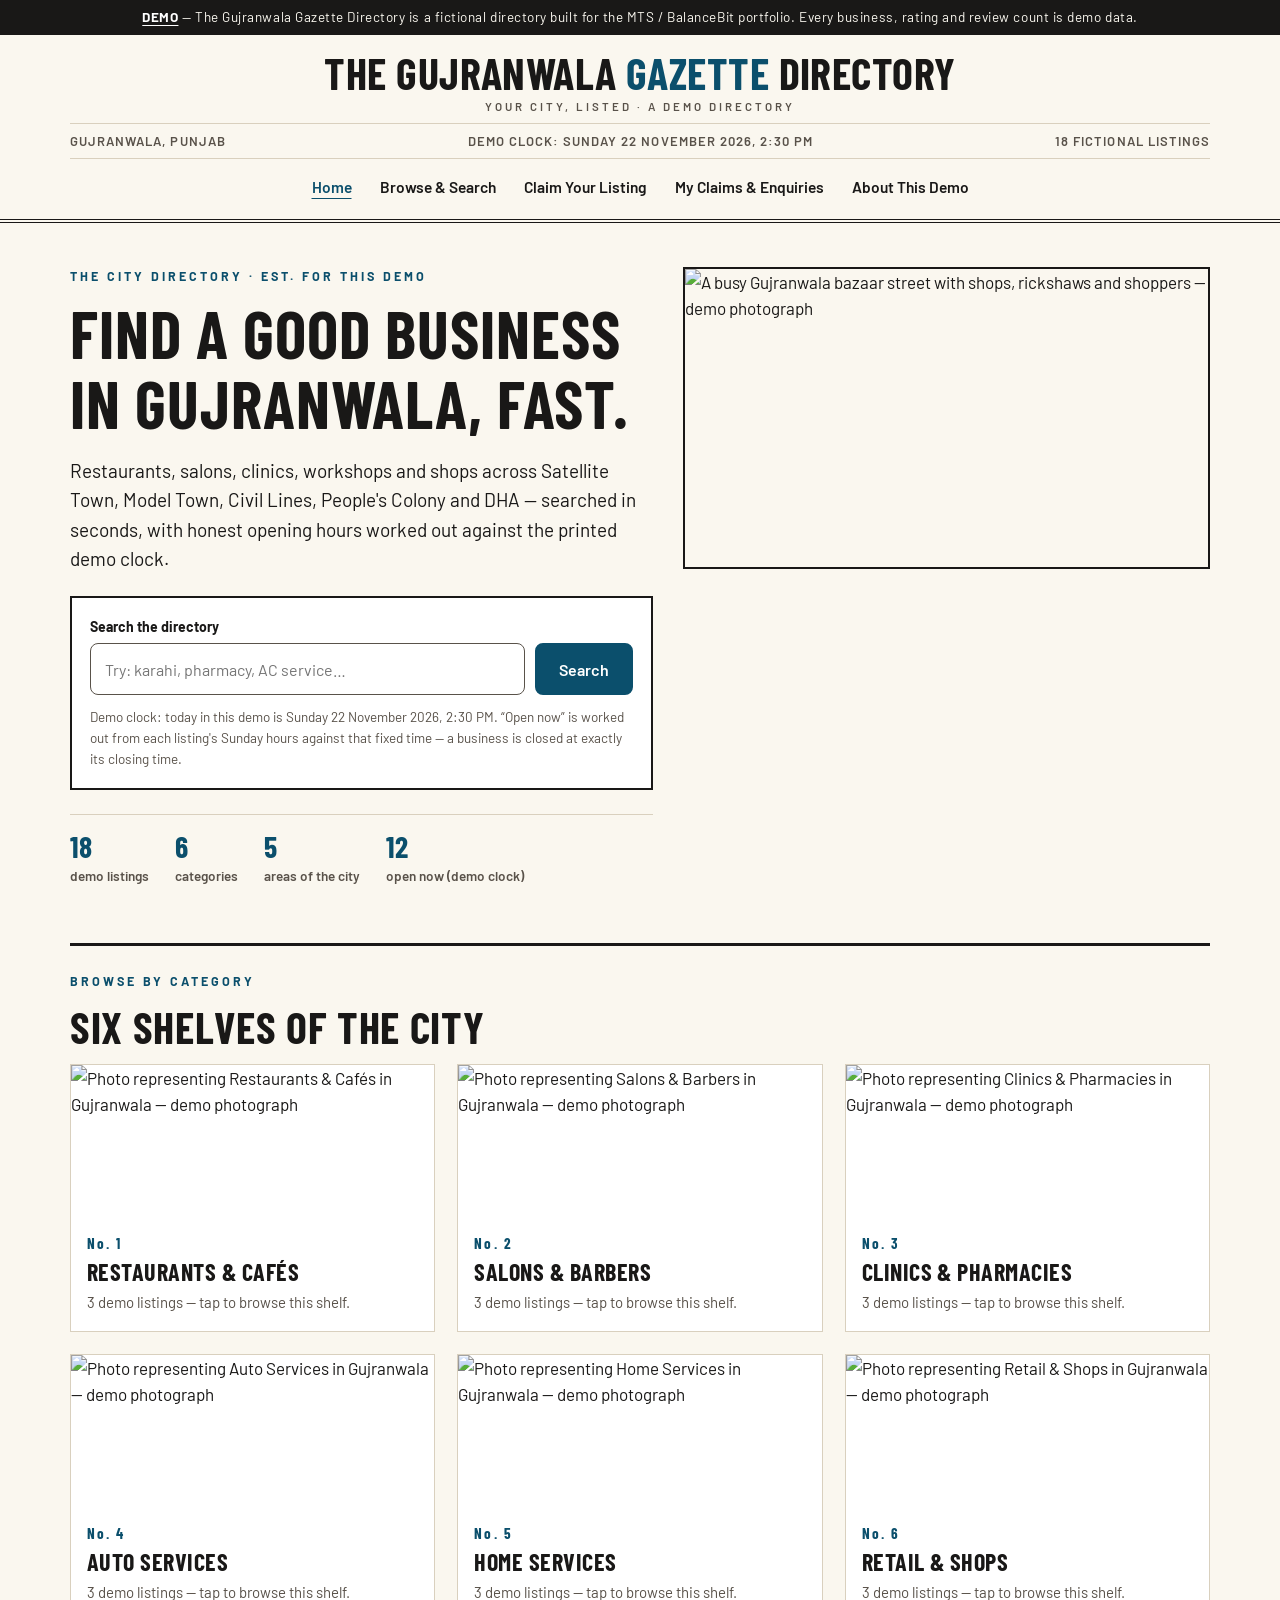
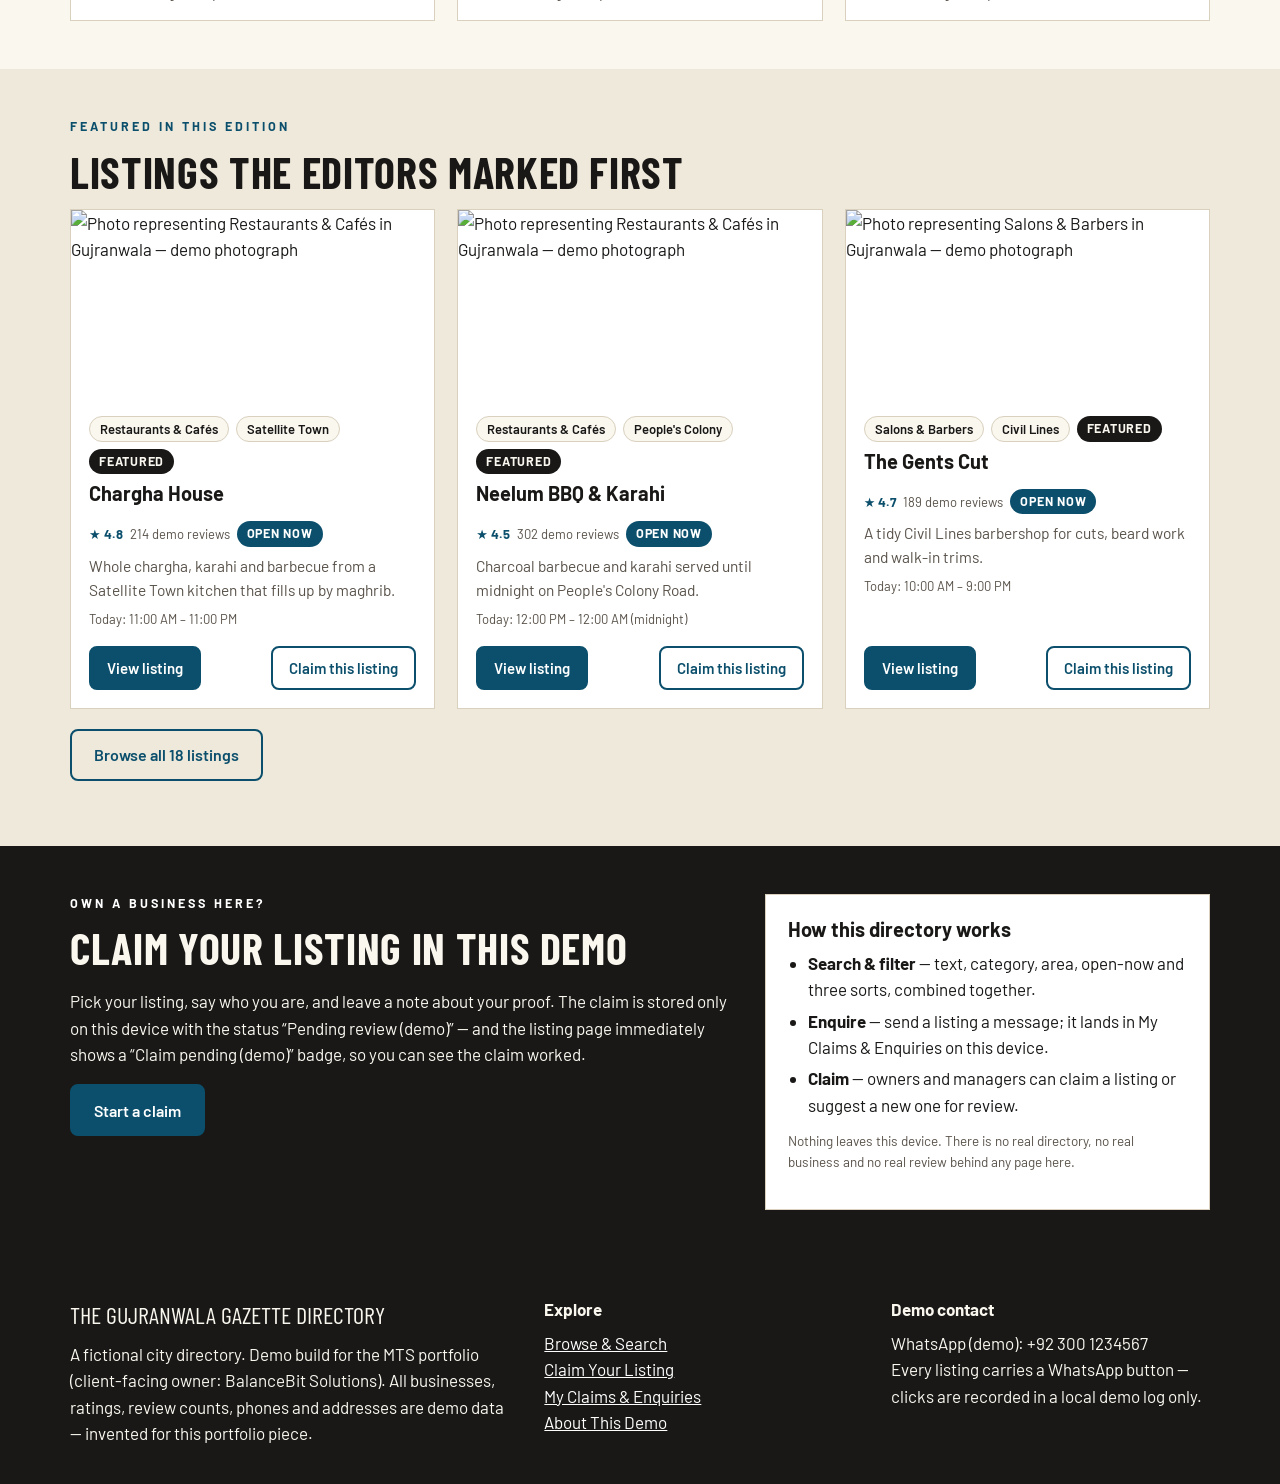
==== index.html @ 7ad53799 "Queue #11: Gujranwala Gazette Directory demo — 6 pages, 18 fictional listings, claim/enquiry flows, " ====
<!DOCTYPE html>
<html lang="en">
<head>
<meta charset="utf-8">
<meta name="viewport" content="width=device-width, initial-scale=1">
<title>Gujranwala Gazette Directory — Find Local Businesses (Demo)</title>
<meta name="description" content="DEMO portfolio directory for a fictional Gujranwala city guide: 18 fictional businesses across 6 categories and 5 areas, with search, open-now filters, listing enquiries and claim-your-listing.">
<link rel="icon" href="assets/favicon.svg" type="image/svg+xml">
<link rel="preconnect" href="https://fonts.googleapis.com">
<link rel="preconnect" href="https://fonts.gstatic.com" crossorigin>
<link href="https://fonts.googleapis.com/css2?family=Barlow+Condensed:wght@600;700&family=Barlow:wght@400;600;700&display=swap" rel="stylesheet">
<link rel="stylesheet" href="css/style.css">
</head>
<body>
<a class="skip" href="#main">Skip to content</a>
<div class="demo-bar"><strong>DEMO</strong> — The Gujranwala Gazette Directory is a fictional directory built for the MTS / BalanceBit portfolio. Every business, rating and review count is demo data.</div>
<header class="site"><div class="wrap">
  <div class="mast"><a class="logo" href="index.html">The Gujranwala <em>Gazette</em> Directory<small>Your city, listed · A demo directory</small></a></div>
  <div class="dateline"><span>Gujranwala, Punjab</span><span>Demo clock: <span data-clock></span></span><span>18 fictional listings</span></div>
  <nav class="main" aria-label="Main">
    <a href="index.html" aria-current="page">Home</a>
    <a href="browse.html">Browse &amp; Search</a>
    <a href="claim.html">Claim Your Listing</a>
    <a href="mine.html" data-nav-mine>My Claims &amp; Enquiries</a>
    <a href="about.html">About This Demo</a>
  </nav>
</div></header>
<main id="main">
  <section class="hero"><div class="wrap">
    <div class="hero-grid">
      <div>
        <p class="eyebrow">The city directory · Est. for this demo</p>
        <h1>Find a good business in Gujranwala, fast.</h1>
        <p class="lede">Restaurants, salons, clinics, workshops and shops across Satellite Town, Model Town, Civil Lines, People's Colony and DHA — searched in seconds, with honest opening hours worked out against the printed demo clock.</p>
        <form class="searchbox" action="browse.html" method="get">
          <div class="searchrow">
            <div><label class="flabel" for="hq">Search the directory</label>
            <input type="text" id="hq" name="q" placeholder="Try: karahi, pharmacy, AC service…" autocomplete="off"></div>
            <button class="btn" type="submit" style="align-self:end">Search</button>
          </div>
          <p class="note" style="margin:0">Demo clock: today in this demo is <span data-clock></span>. “Open now” is worked out from each listing's Sunday hours against that fixed time — a business is closed at exactly its closing time.</p>
        </form>
        <div class="hero-stats">
          <div><strong>18</strong><span>demo listings</span></div>
          <div><strong>6</strong><span>categories</span></div>
          <div><strong>5</strong><span>areas of the city</span></div>
          <div><strong data-open-count>–</strong><span>open now (demo clock)</span></div>
        </div>
      </div>
      <div class="hero-frame"><img class="hero-img" src="assets/hero.jpg" alt="A busy Gujranwala bazaar street with shops, rickshaws and shoppers — demo photograph"></div>
    </div>
  </div></section>

  <section class="band"><div class="wrap">
    <hr class="rule">
    <p class="eyebrow" style="margin-top:26px">Browse by category</p>
    <h2>Six shelves of the city</h2>
    <div class="grid" data-categories></div>
  </div></section>

  <section class="band tint"><div class="wrap">
    <p class="eyebrow">Featured in this edition</p>
    <h2>Listings the editors marked first</h2>
    <div class="grid" data-featured></div>
    <p style="margin-top:20px"><a class="btn ghost" href="browse.html">Browse all 18 listings</a></p>
  </div></section>

  <section class="band dark"><div class="wrap cols">
    <div>
      <p class="eyebrow">Own a business here?</p>
      <h2>Claim your listing in this demo</h2>
      <p>Pick your listing, say who you are, and leave a note about your proof. The claim is stored only on this device with the status “Pending review (demo)” — and the listing page immediately shows a “Claim pending (demo)” badge, so you can see the claim worked.</p>
      <p><a class="btn" href="claim.html">Start a claim</a></p>
    </div>
    <div class="panel" style="color:var(--ink)">
      <h3>How this directory works</h3>
      <ul>
        <li><strong>Search &amp; filter</strong> — text, category, area, open-now and three sorts, combined together.</li>
        <li><strong>Enquire</strong> — send a listing a message; it lands in My Claims &amp; Enquiries on this device.</li>
        <li><strong>Claim</strong> — owners and managers can claim a listing or suggest a new one for review.</li>
      </ul>
      <p class="note">Nothing leaves this device. There is no real directory, no real business and no real review behind any page here.</p>
    </div>
  </div></section>
</main>
<footer class="site"><div class="wrap cols">
  <div><p style="font-family:var(--cond);font-size:24px;margin:0 0 8px;text-transform:uppercase">The Gujranwala Gazette Directory</p>
  <p style="margin:0">A fictional city directory. Demo build for the MTS portfolio (client-facing owner: BalanceBit Solutions). All businesses, ratings, review counts, phones and addresses are demo data — invented for this portfolio piece.</p></div>
  <div><p style="font-weight:700;margin:0 0 8px">Explore</p>
  <p style="margin:0"><a href="browse.html">Browse &amp; Search</a><br><a href="claim.html">Claim Your Listing</a><br><a href="mine.html">My Claims &amp; Enquiries</a><br><a href="about.html">About This Demo</a></p></div>
  <div><p style="font-weight:700;margin:0 0 8px">Demo contact</p>
  <p style="margin:0">WhatsApp (demo): +92 300 1234567<br>Every listing carries a WhatsApp button — clicks are recorded in a local demo log only.</p></div>
</div></footer>
<script src="js/logic.js"></script>
<script src="js/site.js"></script>
<script>
  document.querySelector("[data-open-count]").textContent = DirLogic.LISTINGS.filter(function (b) { return DirLogic.isOpenNow(b); }).length;
  document.querySelector("[data-categories]").innerHTML = DirLogic.CATEGORIES.map(function (c, i) {
    var n = DirLogic.LISTINGS.filter(function (b) { return b.category === c.id; }).length;
    return '<a class="cat-tile" href="browse.html?category=' + c.id + '"><img src="' + c.img + '" alt="Photo representing ' + c.label + ' in Gujranwala — demo photograph" loading="lazy">' +
      '<span class="tile-body" style="display:block"><span class="tile-num">No. ' + (i + 1) + '</span><h3>' + c.label + '</h3><p>' + n + ' demo listings — tap to browse this shelf.</p></span></a>';
  }).join("");
  document.querySelector("[data-featured]").innerHTML = DirLogic.LISTINGS.filter(function (b) { return b.featured; }).slice(0, 3).map(function (b) { return DIR.cardHTML(b); }).join("");
</script>
<noscript><p class="wrap" style="padding:16px 20px">This demo directory needs JavaScript to render listings. The full catalogue of 18 fictional businesses is generated in your browser; no data is sent anywhere.</p></noscript>
</body>
</html>
---- css/style.css ----
/* Gujranwala Gazette Directory — "Clean Local, Gazette register".
   Tokens: newsprint paper #FAF7EF · black ink #191817 · civic teal-blue accent #0B4F6C ·
   band #EFE9DB · card #FFFFFF · muted #59524A · line #D9D0BE · error #B3261E (only extra hue). */
:root{
  --paper:#FAF7EF; --ink:#191817; --accent:#0B4F6C; --accent-dark:#083C53; --band:#EFE9DB;
  --muted:#59524A; --line:#D9D0BE; --err:#B3261E; --card:#FFFFFF;
  --cond:"Barlow Condensed",Arial,sans-serif; --sans:"Barlow",system-ui,sans-serif;
}
*{box-sizing:border-box}
html{scroll-behavior:smooth}
body{margin:0;background:var(--paper);color:var(--ink);font-family:var(--sans);font-size:17px;line-height:1.55}
img{max-width:100%;display:block}
a{color:var(--accent)}
:focus-visible{outline:3px solid var(--accent);outline-offset:2px}
.skip{position:absolute;left:-9999px;top:0;background:var(--ink);color:var(--paper);padding:10px 16px;z-index:50}
.skip:focus{left:8px;top:8px}
.wrap{max-width:1180px;margin:0 auto;padding:0 20px}
.hero-grid>*,.grid>*,.cols>*,.filters>*,.searchrow>*{min-width:0}
.demo-bar{background:var(--ink);color:var(--paper);text-align:center;font-size:13.5px;letter-spacing:.04em;padding:7px 12px}
.demo-bar strong{color:#fff;text-decoration:underline;text-underline-offset:3px}
/* Masthead — newspaper nameplate with double rules */
header.site{background:var(--paper);border-bottom:4px double var(--ink)}
.mast{padding:16px 0 10px;text-align:center;border-bottom:1px solid var(--line)}
.logo{font-family:var(--cond);font-weight:700;font-size:clamp(30px,5vw,44px);letter-spacing:.01em;color:var(--ink);text-decoration:none;line-height:1;text-transform:uppercase}
.logo em{color:var(--accent);font-style:normal}
.logo small{display:block;font-family:var(--sans);font-size:11.5px;letter-spacing:.26em;text-transform:uppercase;color:var(--muted);margin-top:5px;font-weight:600}
.dateline{display:flex;justify-content:space-between;gap:10px;flex-wrap:wrap;font-size:13px;font-weight:600;color:var(--muted);padding:7px 0;border-bottom:1px solid var(--line);text-transform:uppercase;letter-spacing:.08em}
nav.main{display:flex;gap:2px;flex-wrap:wrap;justify-content:center;padding:6px 0 10px}
nav.main a{color:var(--ink);text-decoration:none;padding:10px 13px;font-weight:600;font-size:15.5px;min-height:44px;display:inline-flex;align-items:center;border-radius:6px}
nav.main a[aria-current="page"]{color:var(--accent);text-decoration:underline;text-underline-offset:5px}
.btn{display:inline-flex;align-items:center;justify-content:center;gap:8px;background:var(--accent);color:#fff;border:2px solid var(--accent);
  font:600 16px var(--sans);padding:12px 22px;border-radius:8px;cursor:pointer;text-decoration:none;min-height:52px}
.btn:hover{background:var(--accent-dark);border-color:var(--accent-dark)}
.btn.ghost{background:transparent;color:var(--accent)}
.btn.ghost:hover{background:var(--band)}
.btn.small{min-height:44px;padding:8px 16px;font-size:15px}
.btn.wa{background:var(--ink);border-color:var(--ink);color:var(--paper)}
h1,h2{font-family:var(--cond);text-transform:uppercase;letter-spacing:.015em;line-height:1.05;margin:0 0 14px}
h1{font-size:clamp(40px,6vw,66px);font-weight:700}
h2{font-size:clamp(30px,3.8vw,44px);font-weight:700}
h3{font-size:20px;font-weight:700;margin:0 0 8px;line-height:1.25}
.eyebrow{letter-spacing:.24em;text-transform:uppercase;font-size:12.5px;font-weight:700;color:var(--accent);margin:0 0 12px}
.rule{border:0;border-top:3px solid var(--ink);margin:0}
section.band{padding:48px 0}
section.band.tint{background:var(--band)}
section.band.dark{background:var(--ink);color:var(--paper)}
section.band.dark .eyebrow{color:#fff}
section.band.dark p{color:var(--paper)}
section.band.dark .panel{color:var(--ink)}
section.band.dark .panel p{color:var(--ink)}
section.band.dark .panel .note{color:var(--muted)}
.hero-grid.detail{grid-template-columns:1.1fr .9fr}
.hero{padding:44px 0 8px}
.hero-grid{display:grid;grid-template-columns:1.05fr .95fr;gap:30px;align-items:start}
.hero p.lede{font-size:19px;max-width:34em}
.hero-img{width:100%;height:100%;min-height:300px;object-fit:cover;border:1px solid var(--ink);animation:drift 26s ease-in-out infinite alternate}
@keyframes drift{from{transform:scale(1)}to{transform:scale(1.05)}}
.hero-frame{overflow:hidden;border:1px solid var(--ink)}
.searchbox{background:var(--card);border:2px solid var(--ink);padding:18px;display:grid;gap:12px;margin-top:22px}
.searchrow{display:grid;grid-template-columns:1fr auto;gap:10px}
.hero-stats{display:flex;gap:26px;flex-wrap:wrap;margin-top:24px;border-top:1px solid var(--line);padding-top:16px}
.hero-stats div strong{display:block;font-family:var(--cond);font-size:30px;color:var(--accent);line-height:1}
.hero-stats div span{font-size:13.5px;color:var(--muted);font-weight:600}
.grid{display:grid;grid-template-columns:repeat(3,1fr);gap:22px}
.grid.two{grid-template-columns:repeat(2,1fr)}
.cat-tile{background:var(--card);border:1px solid var(--line);text-decoration:none;color:var(--ink);display:block}
.cat-tile img{width:100%;height:150px;object-fit:cover}
.cat-tile .tile-body{padding:14px 16px 16px}
.cat-tile .tile-num{font-family:var(--cond);color:var(--accent);font-size:15px;font-weight:700;letter-spacing:.14em}
.cat-tile h3{margin:2px 0 4px;font-family:var(--cond);text-transform:uppercase;font-size:24px;letter-spacing:.02em}
.cat-tile p{margin:0;color:var(--muted);font-size:15px}
.card{background:var(--card);border:1px solid var(--line);display:flex;flex-direction:column}
.card img{width:100%;height:190px;object-fit:cover}
.card-body{padding:16px 18px 18px;display:flex;flex-direction:column;gap:7px;flex:1}
.meta{display:flex;gap:7px;flex-wrap:wrap;font-size:13px;color:var(--muted);align-items:center}
.tag{border:1px solid var(--line);border-radius:999px;padding:2px 10px;background:var(--paper);color:var(--ink);font-weight:600}
.badge{display:inline-flex;align-items:center;gap:6px;font-size:12.5px;font-weight:700;letter-spacing:.06em;text-transform:uppercase;padding:3px 10px;border-radius:999px}
.badge.open{background:var(--accent);color:#fff}
.badge.closed{background:var(--paper);color:var(--muted);border:1px solid var(--muted)}
.badge.feat{background:var(--ink);color:var(--paper)}
.badge.pending{background:var(--band);color:var(--ink);border:1.5px solid var(--accent)}
.stars{color:var(--accent);font-weight:700;white-space:nowrap}
.card h3 a{color:var(--ink);text-decoration:none}
.card p{margin:0;color:var(--muted);font-size:15.5px}
.card-foot{margin-top:auto;display:flex;align-items:center;justify-content:space-between;gap:10px;padding-top:10px;flex-wrap:wrap}
.filters{background:var(--card);border:2px solid var(--ink);padding:18px 20px;display:grid;grid-template-columns:1.4fr 1fr 1fr .8fr 1fr;gap:14px;align-items:end}
label.flabel{display:block;font-weight:700;font-size:14px;margin-bottom:6px}
input[type="text"],input[type="email"],input[type="tel"],select,textarea{
  width:100%;font:400 16px var(--sans);padding:12px 14px;min-height:52px;border:1.5px solid var(--muted);
  border-radius:8px;background:#fff;color:var(--ink)}
textarea{min-height:96px}
.checkline{display:flex;gap:10px;align-items:center;min-height:52px;font-weight:600}
.checkline input{width:22px;height:22px;flex:none}
.count-line{font-weight:700;margin:18px 0 14px;font-size:18px}
.empty{border:2px dashed var(--accent);border-radius:10px;padding:28px;background:var(--card);text-align:center}
.cols{display:grid;grid-template-columns:1.5fr 1fr;gap:28px;align-items:start}
.panel{background:var(--card);border:1px solid var(--line);padding:22px}
.panel ul{margin:8px 0;padding-left:20px}
.panel li{margin:5px 0}
.mapbox{border:2px solid var(--ink);background:var(--band);padding:26px 20px;text-align:center}
.mapbox .pin{font-family:var(--cond);font-size:44px;color:var(--accent);line-height:1}
table.hours{width:100%;border-collapse:collapse}
table.hours td,table.hours th{padding:8px 10px;border-bottom:1px solid var(--line);text-align:left;font-size:15.5px}
table.hours tr.today td{font-weight:700;color:var(--accent);background:var(--paper)}
form.stack{display:grid;gap:16px}
.frow{display:grid;grid-template-columns:1fr 1fr;gap:14px}
.err{color:var(--err);font-size:14.5px;font-weight:600;margin:6px 0 0}
.err:empty{display:none}
.confirm{background:var(--card);border:2px solid var(--accent);padding:26px}
.confirm .ref{font-family:var(--cond);font-size:34px;color:var(--accent);font-weight:700;letter-spacing:.03em}
.record{background:var(--card);border:1px solid var(--line);padding:18px 20px;margin-bottom:14px}
.record h3{margin-bottom:4px}
.clock-note{background:var(--band);border:1px solid var(--line);padding:10px 14px;font-size:14.5px;font-weight:600}
.note{font-size:13.5px;color:var(--muted)}
footer.site{background:var(--ink);color:var(--paper);padding:38px 0;margin-top:0}
footer.site a{color:#fff}
footer.site .cols{grid-template-columns:1.4fr 1fr 1fr}
footer.site p{color:var(--paper)}
@media (max-width:1000px){ .filters{grid-template-columns:1fr 1fr 1fr} }
@media (max-width:900px){
  .grid,.grid.two{grid-template-columns:1fr 1fr}
  .hero-grid,.hero-grid.detail{grid-template-columns:1fr}
  .cols{grid-template-columns:1fr}
  footer.site .cols{grid-template-columns:1fr}
}
@media (max-width:560px){
  h1{font-size:36px}
  .grid,.grid.two{grid-template-columns:1fr}
  .filters,.frow,.searchrow{grid-template-columns:1fr}
  .dateline{font-size:12px}
  nav.main a{padding:9px 8px;font-size:14.5px}
  body{font-size:16px}
}
@media (prefers-reduced-motion: reduce){
  html{scroll-behavior:auto}
  .hero-img{animation:none}
  *{transition:none!important}
}
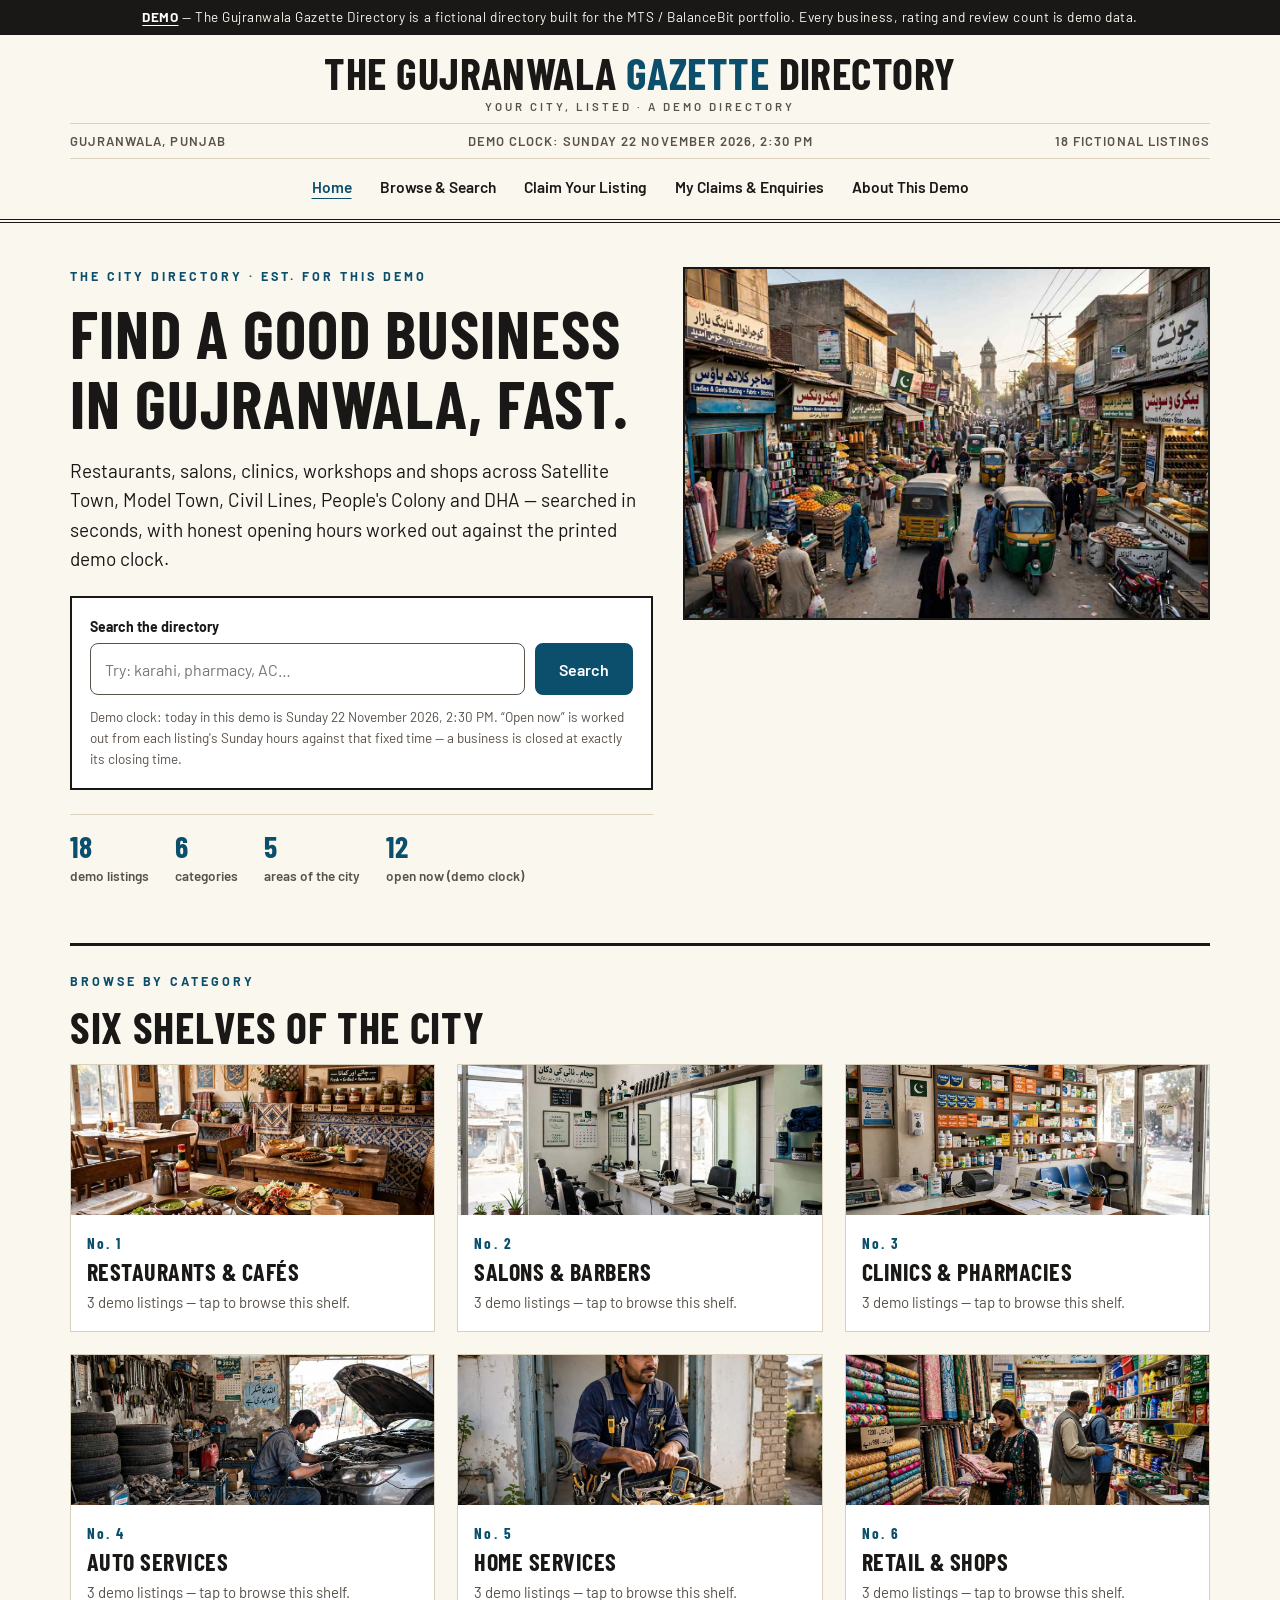
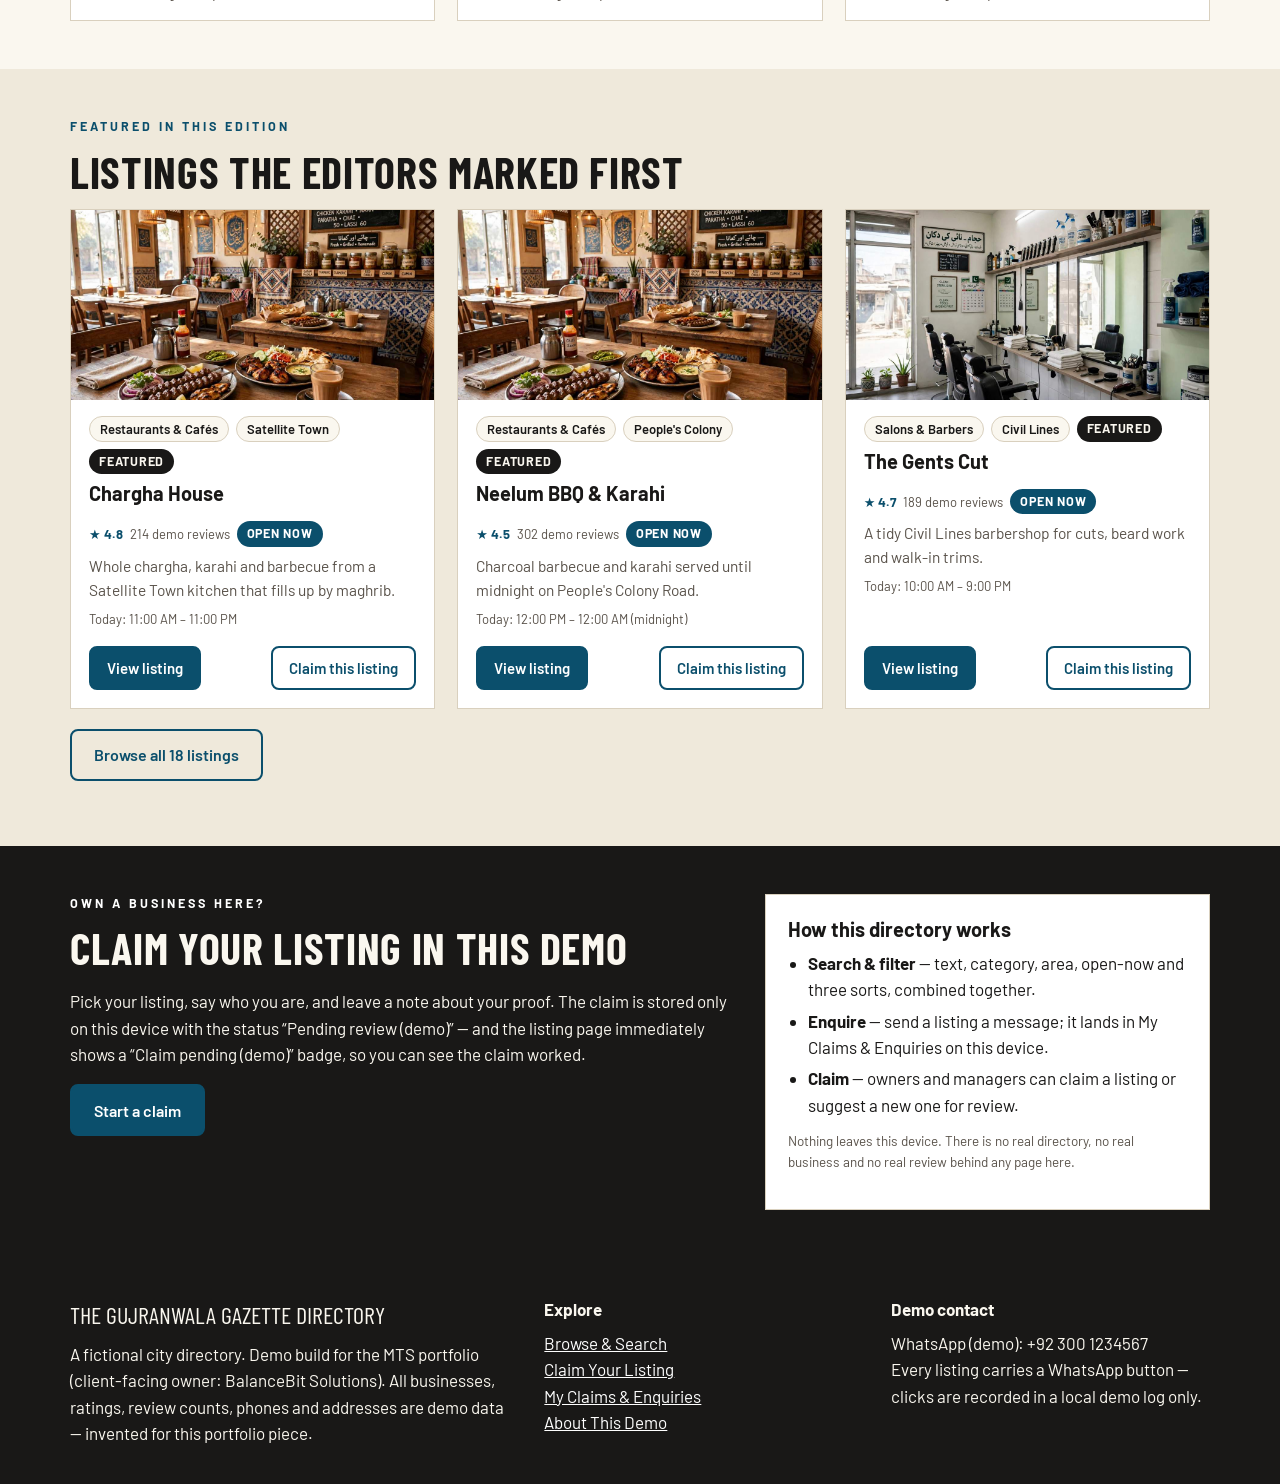
==== commit 5c1b2e8f: "Apply round-2 re-verification fixes (12 defects)" ====
--- a/index.html
+++ b/index.html
@@ -17,7 +17,8 @@
 <header class="site"><div class="wrap">
   <div class="mast"><a class="logo" href="index.html">The Gujranwala <em>Gazette</em> Directory<small>Your city, listed · A demo directory</small></a></div>
   <div class="dateline"><span>Gujranwala, Punjab</span><span>Demo clock: <span data-clock></span></span><span>18 fictional listings</span></div>
-  <nav class="main" aria-label="Main">
+  <button class="nav-toggle" type="button" aria-expanded="false" aria-controls="main-nav" aria-label="Open menu"><svg viewBox="0 0 24 24" width="20" height="20" fill="none" stroke="currentColor" stroke-width="2.2" stroke-linecap="round" aria-hidden="true"><path d="M4 7h16M4 12h16M4 17h16"/></svg>Menu</button>
+  <nav class="main" id="main-nav" aria-label="Main">
     <a href="index.html" aria-current="page">Home</a>
     <a href="browse.html">Browse &amp; Search</a>
     <a href="claim.html">Claim Your Listing</a>
@@ -35,7 +36,7 @@
         <form class="searchbox" action="browse.html" method="get">
           <div class="searchrow">
             <div><label class="flabel" for="hq">Search the directory</label>
-            <input type="text" id="hq" name="q" placeholder="Try: karahi, pharmacy, AC service…" autocomplete="off"></div>
+            <input type="text" id="hq" name="q" placeholder="Try: karahi, pharmacy, AC…" autocomplete="off"></div>
             <button class="btn" type="submit" style="align-self:end">Search</button>
           </div>
           <p class="note" style="margin:0">Demo clock: today in this demo is <span data-clock></span>. “Open now” is worked out from each listing's Sunday hours against that fixed time — a business is closed at exactly its closing time.</p>
--- a/css/style.css
+++ b/css/style.css
@@ -28,6 +28,24 @@
 nav.main{display:flex;gap:2px;flex-wrap:wrap;justify-content:center;padding:6px 0 10px}
 nav.main a{color:var(--ink);text-decoration:none;padding:10px 13px;font-weight:600;font-size:15.5px;min-height:44px;display:inline-flex;align-items:center;border-radius:6px}
 nav.main a[aria-current="page"]{color:var(--accent);text-decoration:underline;text-underline-offset:5px}
+.nav-toggle{display:none}
+/* Round-2 fix (LD-1): real mobile menu at <=768px — compressed masthead + dateline,
+   nav collapses behind a full-width Menu strip in the Gazette's own rule-and-ink idiom. */
+@media (max-width:768px){
+  .mast{padding:10px 0 8px}
+  .nav-toggle{display:flex;align-items:center;justify-content:center;gap:9px;width:100%;min-height:48px;padding:8px 0;background:transparent;border:none;border-bottom:1px solid var(--line);color:var(--ink);font:700 14.5px var(--sans);letter-spacing:.14em;text-transform:uppercase;cursor:pointer}
+  .nav-toggle svg{flex:none}
+  nav.main{display:none}
+  nav.main.open{display:flex;flex-direction:column;align-items:stretch;flex-wrap:nowrap;padding:2px 0 6px}
+  nav.main.open a{justify-content:flex-start;border-top:1px solid var(--line);border-radius:0}
+  nav.main.open a:first-child{border-top:none}
+}
+@media (max-width:560px){
+  .logo{font-size:26px}
+  .logo small{letter-spacing:.18em}
+  .dateline{justify-content:center;text-align:center}
+  .dateline span:last-child{display:none}
+}
 .btn{display:inline-flex;align-items:center;justify-content:center;gap:8px;background:var(--accent);color:#fff;border:2px solid var(--accent);
   font:600 16px var(--sans);padding:12px 22px;border-radius:8px;cursor:pointer;text-decoration:none;min-height:52px}
 .btn:hover{background:var(--accent-dark);border-color:var(--accent-dark)}
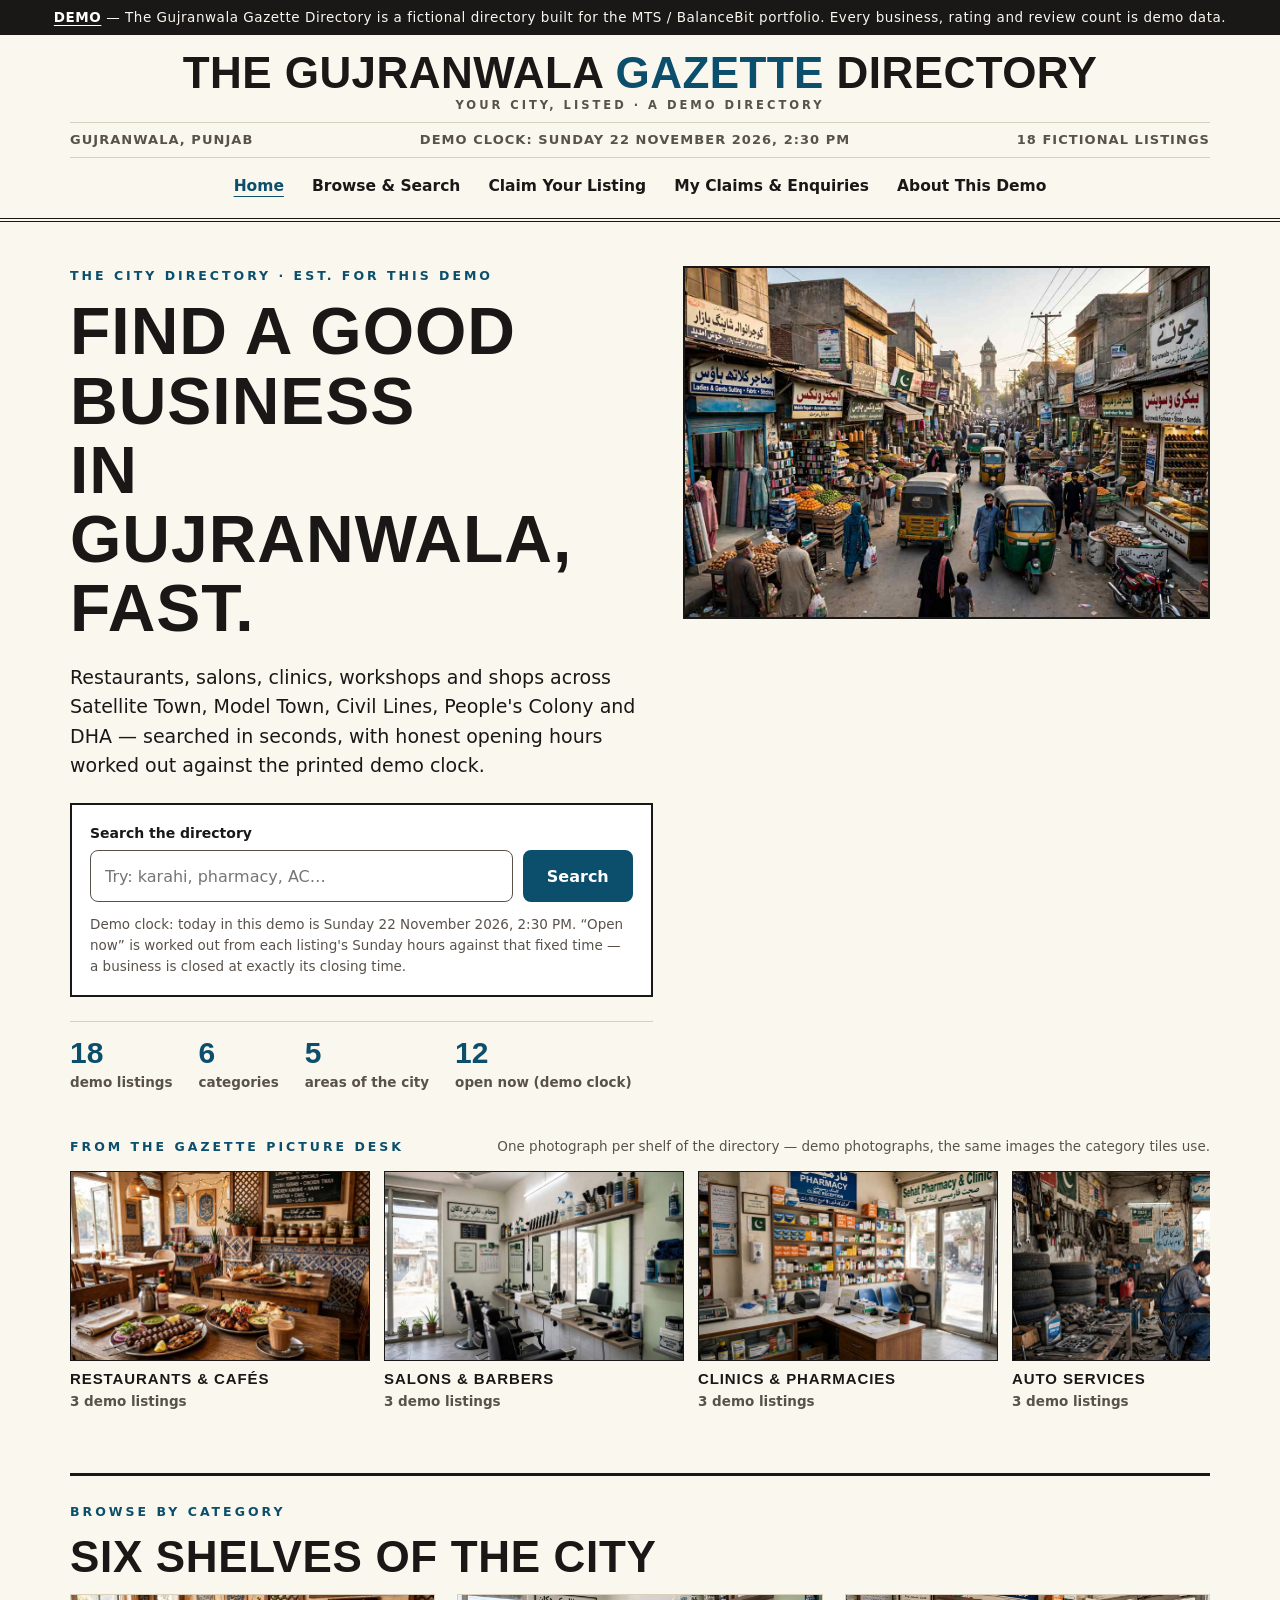
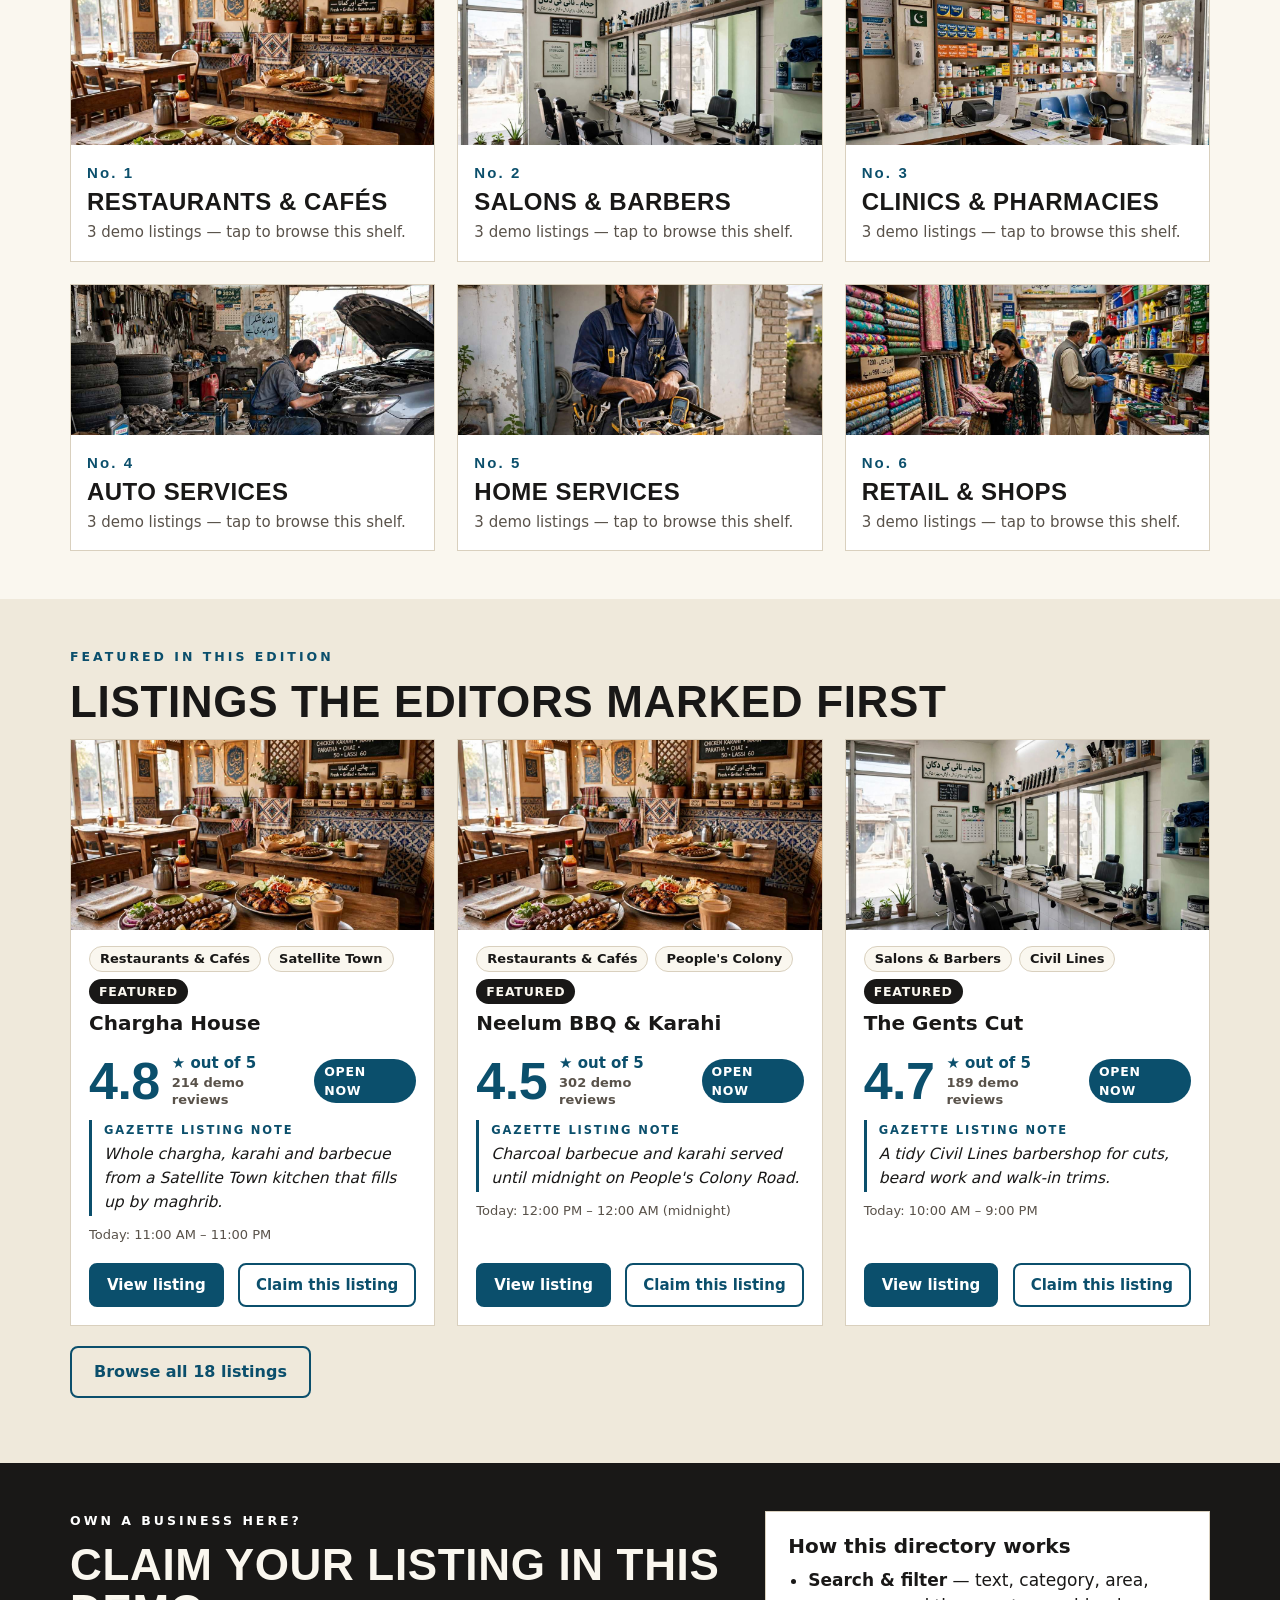
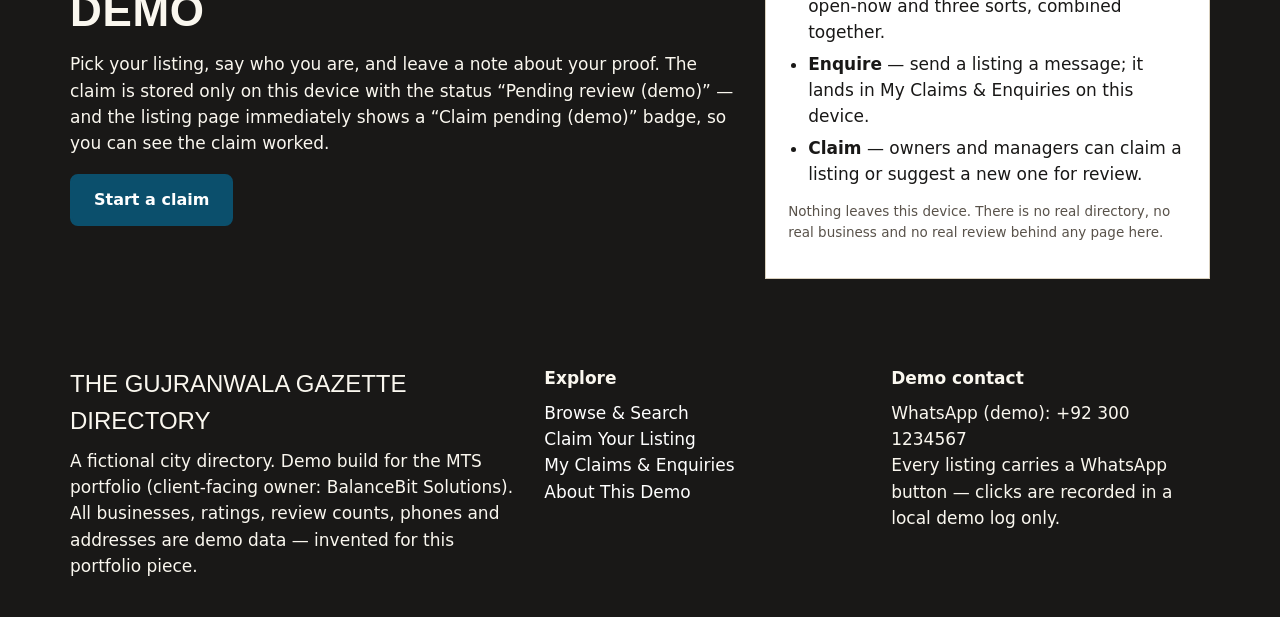
==== commit 26ce444b: "Premium upgrade batch 2026-11-22: audit fixes + premium ladder + static capture mode + self-hosted f" ====
--- a/index.html
+++ b/index.html
@@ -6,10 +6,15 @@
 <title>Gujranwala Gazette Directory — Find Local Businesses (Demo)</title>
 <meta name="description" content="DEMO portfolio directory for a fictional Gujranwala city guide: 18 fictional businesses across 6 categories and 5 areas, with search, open-now filters, listing enquiries and claim-your-listing.">
 <link rel="icon" href="assets/favicon.svg" type="image/svg+xml">
-<link rel="preconnect" href="https://fonts.googleapis.com">
-<link rel="preconnect" href="https://fonts.gstatic.com" crossorigin>
-<link href="https://fonts.googleapis.com/css2?family=Barlow+Condensed:wght@600;700&family=Barlow:wght@400;600;700&display=swap" rel="stylesheet">
+
+
+<link rel="stylesheet" href="assets/fonts/fonts.css">
 <link rel="stylesheet" href="css/style.css">
+<link rel="stylesheet" href="assets/vendor/lenis.css">
+<script defer src="assets/vendor/lenis.min.js"></script>
+<script defer src="assets/vendor/gsap.min.js"></script>
+<script defer src="assets/vendor/ScrollTrigger.min.js"></script>
+<script defer src="js/premium.js"></script>
 </head>
 <body>
 <a class="skip" href="#main">Skip to content</a>
@@ -31,7 +36,7 @@
     <div class="hero-grid">
       <div>
         <p class="eyebrow">The city directory · Est. for this demo</p>
-        <h1>Find a good business in Gujranwala, fast.</h1>
+        <h1><span class="line-mask"><span class="line-inner">Find a good business</span></span><span class="line-mask"><span class="line-inner">in Gujranwala, fast.</span></span></h1>
         <p class="lede">Restaurants, salons, clinics, workshops and shops across Satellite Town, Model Town, Civil Lines, People's Colony and DHA — searched in seconds, with honest opening hours worked out against the printed demo clock.</p>
         <form class="searchbox" action="browse.html" method="get">
           <div class="searchrow">
@@ -50,6 +55,21 @@
       </div>
       <div class="hero-frame"><img class="hero-img" src="assets/hero.jpg" alt="A busy Gujranwala bazaar street with shops, rickshaws and shoppers — demo photograph"></div>
     </div>
+  </div></section>
+
+  <section class="photo-strip-band"><div class="wrap">
+    <div class="photo-strip-head">
+      <p class="eyebrow" style="margin:0">From the Gazette picture desk</p>
+      <p class="note" style="margin:0">One photograph per shelf of the directory — demo photographs, the same images the category tiles use.</p>
+    </div>
+    <div class="photo-strip" data-photo-strip style="margin-top:14px"><div class="photo-strip-inner">
+      <figure class="strip-item" style="margin:0"><img src="assets/cat-food.jpg" alt="Photo representing Restaurants and Cafés in Gujranwala — demo photograph"><figcaption><strong>Restaurants &amp; Cafés</strong>3 demo listings</figcaption></figure>
+      <figure class="strip-item" style="margin:0"><img src="assets/cat-salon.jpg" alt="Photo representing Salons and Barbers in Gujranwala — demo photograph"><figcaption><strong>Salons &amp; Barbers</strong>3 demo listings</figcaption></figure>
+      <figure class="strip-item" style="margin:0"><img src="assets/cat-health.jpg" alt="Photo representing Clinics and Pharmacies in Gujranwala — demo photograph"><figcaption><strong>Clinics &amp; Pharmacies</strong>3 demo listings</figcaption></figure>
+      <figure class="strip-item" style="margin:0"><img src="assets/cat-auto.jpg" alt="Photo representing Auto Services in Gujranwala — demo photograph"><figcaption><strong>Auto Services</strong>3 demo listings</figcaption></figure>
+      <figure class="strip-item" style="margin:0"><img src="assets/cat-home.jpg" alt="Photo representing Home Services in Gujranwala — demo photograph"><figcaption><strong>Home Services</strong>3 demo listings</figcaption></figure>
+      <figure class="strip-item" style="margin:0"><img src="assets/cat-retail.jpg" alt="Photo representing Retail and Shops in Gujranwala — demo photograph"><figcaption><strong>Retail &amp; Shops</strong>3 demo listings</figcaption></figure>
+    </div></div>
   </div></section>
 
   <section class="band"><div class="wrap">
--- a/assets/fonts/fonts.css
+++ b/assets/fonts/fonts.css
@@ -0,0 +1,93 @@
+/* Self-hosted webfonts (Google Fonts, OFL) — downloaded 2026-11-22.
+   Replaces the fonts.googleapis.com stylesheet so the design renders
+   identically with or without external network access. */
+/* latin */
+@font-face {
+  font-family: 'Barlow';
+  font-style: normal;
+  font-weight: 400;
+  font-display: swap;
+  src: url(./barlow-normal-latin-3cfec04e.woff2) format('woff2');
+  unicode-range: U+0000-00FF, U+0131, U+0152-0153, U+02BB-02BC, U+02C6, U+02DA, U+02DC, U+0304, U+0308, U+0329, U+2000-206F, U+20AC, U+2122, U+2191, U+2193, U+2212, U+2215, U+FEFF, U+FFFD;
+}
+/* latin-ext */
+@font-face {
+  font-family: 'Barlow';
+  font-style: normal;
+  font-weight: 400;
+  font-display: swap;
+  src: url(./barlow-normal-latin-ext-133bced6.woff2) format('woff2');
+  unicode-range: U+0100-02BA, U+02BD-02C5, U+02C7-02CC, U+02CE-02D7, U+02DD-02FF, U+0304, U+0308, U+0329, U+1D00-1DBF, U+1E00-1E9F, U+1EF2-1EFF, U+2020, U+20A0-20AB, U+20AD-20C4, U+2113, U+2C60-2C7F, U+A720-A7FF;
+}
+/* latin */
+@font-face {
+  font-family: 'Barlow';
+  font-style: normal;
+  font-weight: 600;
+  font-display: swap;
+  src: url(./barlow-normal-latin-8739727e.woff2) format('woff2');
+  unicode-range: U+0000-00FF, U+0131, U+0152-0153, U+02BB-02BC, U+02C6, U+02DA, U+02DC, U+0304, U+0308, U+0329, U+2000-206F, U+20AC, U+2122, U+2191, U+2193, U+2212, U+2215, U+FEFF, U+FFFD;
+}
+/* latin-ext */
+@font-face {
+  font-family: 'Barlow';
+  font-style: normal;
+  font-weight: 600;
+  font-display: swap;
+  src: url(./barlow-normal-latin-ext-82b5af4b.woff2) format('woff2');
+  unicode-range: U+0100-02BA, U+02BD-02C5, U+02C7-02CC, U+02CE-02D7, U+02DD-02FF, U+0304, U+0308, U+0329, U+1D00-1DBF, U+1E00-1E9F, U+1EF2-1EFF, U+2020, U+20A0-20AB, U+20AD-20C4, U+2113, U+2C60-2C7F, U+A720-A7FF;
+}
+/* latin */
+@font-face {
+  font-family: 'Barlow';
+  font-style: normal;
+  font-weight: 700;
+  font-display: swap;
+  src: url(./barlow-normal-latin-5cfda61d.woff2) format('woff2');
+  unicode-range: U+0000-00FF, U+0131, U+0152-0153, U+02BB-02BC, U+02C6, U+02DA, U+02DC, U+0304, U+0308, U+0329, U+2000-206F, U+20AC, U+2122, U+2191, U+2193, U+2212, U+2215, U+FEFF, U+FFFD;
+}
+/* latin-ext */
+@font-face {
+  font-family: 'Barlow';
+  font-style: normal;
+  font-weight: 700;
+  font-display: swap;
+  src: url(./barlow-normal-latin-ext-f87323f4.woff2) format('woff2');
+  unicode-range: U+0100-02BA, U+02BD-02C5, U+02C7-02CC, U+02CE-02D7, U+02DD-02FF, U+0304, U+0308, U+0329, U+1D00-1DBF, U+1E00-1E9F, U+1EF2-1EFF, U+2020, U+20A0-20AB, U+20AD-20C4, U+2113, U+2C60-2C7F, U+A720-A7FF;
+}
+/* latin */
+@font-face {
+  font-family: 'Barlow Condensed';
+  font-style: normal;
+  font-weight: 600;
+  font-display: swap;
+  src: url(./barlow-condensed-normal-latin-b576192e.woff2) format('woff2');
+  unicode-range: U+0000-00FF, U+0131, U+0152-0153, U+02BB-02BC, U+02C6, U+02DA, U+02DC, U+0304, U+0308, U+0329, U+2000-206F, U+20AC, U+2122, U+2191, U+2193, U+2212, U+2215, U+FEFF, U+FFFD;
+}
+/* latin-ext */
+@font-face {
+  font-family: 'Barlow Condensed';
+  font-style: normal;
+  font-weight: 600;
+  font-display: swap;
+  src: url(./barlow-condensed-normal-latin-ext-93cdc074.woff2) format('woff2');
+  unicode-range: U+0100-02BA, U+02BD-02C5, U+02C7-02CC, U+02CE-02D7, U+02DD-02FF, U+0304, U+0308, U+0329, U+1D00-1DBF, U+1E00-1E9F, U+1EF2-1EFF, U+2020, U+20A0-20AB, U+20AD-20C4, U+2113, U+2C60-2C7F, U+A720-A7FF;
+}
+/* latin */
+@font-face {
+  font-family: 'Barlow Condensed';
+  font-style: normal;
+  font-weight: 700;
+  font-display: swap;
+  src: url(./barlow-condensed-normal-latin-f60870fc.woff2) format('woff2');
+  unicode-range: U+0000-00FF, U+0131, U+0152-0153, U+02BB-02BC, U+02C6, U+02DA, U+02DC, U+0304, U+0308, U+0329, U+2000-206F, U+20AC, U+2122, U+2191, U+2193, U+2212, U+2215, U+FEFF, U+FFFD;
+}
+/* latin-ext */
+@font-face {
+  font-family: 'Barlow Condensed';
+  font-style: normal;
+  font-weight: 700;
+  font-display: swap;
+  src: url(./barlow-condensed-normal-latin-ext-aaa351bc.woff2) format('woff2');
+  unicode-range: U+0100-02BA, U+02BD-02C5, U+02C7-02CC, U+02CE-02D7, U+02DD-02FF, U+0304, U+0308, U+0329, U+1D00-1DBF, U+1E00-1E9F, U+1EF2-1EFF, U+2020, U+20A0-20AB, U+20AD-20C4, U+2113, U+2C60-2C7F, U+A720-A7FF;
+}
--- a/css/style.css
+++ b/css/style.css
@@ -10,7 +10,7 @@
 html{scroll-behavior:smooth}
 body{margin:0;background:var(--paper);color:var(--ink);font-family:var(--sans);font-size:17px;line-height:1.55}
 img{max-width:100%;display:block}
-a{color:var(--accent)}
+a{color:var(--accent);text-decoration:none}
 :focus-visible{outline:3px solid var(--accent);outline-offset:2px}
 .skip{position:absolute;left:-9999px;top:0;background:var(--ink);color:var(--paper);padding:10px 16px;z-index:50}
 .skip:focus{left:8px;top:8px}
@@ -154,3 +154,60 @@
   .hero-img{animation:none}
   *{transition:none!important}
 }
+
+/* ===== PREMIUM LAYER (2026-11-22) — editorial magazine treatment.
+   P7: cross-document View Transitions where supported, instant navigation elsewhere. */
+@view-transition{navigation:auto}
+::view-transition-old(root),::view-transition-new(root){animation-duration:.4s}
+/* Micro-interactions (P7): cards/tiles lift in the site's own system */
+.card,.cat-tile{transition:transform .25s ease,box-shadow .25s ease,border-color .25s ease}
+.card:hover,.cat-tile:hover{transform:translateY(-3px);box-shadow:0 10px 24px rgba(25,24,23,.13);border-color:var(--accent)}
+.btn{transition:background .22s ease,border-color .22s ease,color .22s ease}
+.btn:active{transform:translateY(1px)}
+nav.main a{transition:background .2s ease,color .2s ease}
+nav.main a:hover{background:var(--band)}
+/* Rating as DISPLAY TYPE (Infatuation pattern): the numeral is the design element */
+.rating-row{display:flex;align-items:center;gap:12px;margin:2px 0}
+.rating-big{font-family:var(--cond);font-weight:700;font-size:52px;line-height:.9;color:var(--accent);letter-spacing:-.01em}
+.rating-side{font-size:13px;color:var(--muted);font-weight:600;line-height:1.35}
+.rating-side .stars{font-size:15px}
+/* Written mini-review: the listing's own Gazette note (existing blurb), set as editorial copy */
+.mini-review{border-left:3px solid var(--accent);padding:2px 0 2px 12px;margin:2px 0}
+.mini-review .mr-label{display:block;font-size:11.5px;font-weight:700;letter-spacing:.16em;text-transform:uppercase;color:var(--accent);margin-bottom:3px}
+.mini-review p{font-size:15.5px;color:var(--ink);font-style:italic}
+/* Listing hero: rating numeral at display scale */
+span[data-stars]{font-family:var(--cond);font-size:38px;line-height:1;letter-spacing:.01em}
+/* Houzz-pattern trust panel — every row computed from the listing's OWN demo record */
+.trust-panel .trust-rating{display:flex;align-items:baseline;gap:12px;border-bottom:1px solid var(--line);padding-bottom:12px;margin-bottom:6px}
+.trust-panel .trust-rating .rating-big{font-size:64px}
+.trust-rows{margin:0}
+.trust-rows div{display:flex;justify-content:space-between;gap:14px;padding:8px 0;border-bottom:1px solid var(--line);font-size:15px}
+.trust-rows div:last-child{border-bottom:none}
+.trust-rows dt{color:var(--muted);font-weight:600}
+.trust-rows dd{margin:0;font-weight:700;text-align:right}
+/* Editorial photo strip (index): the six category photographs as a magazine strip.
+   No-JS / reduced-motion: a plain horizontally scrollable strip — complete as-is.
+   With the premium JS layer it becomes the page's ONE scrubbed scroll scene (P3). */
+.photo-strip-band{padding:34px 0 6px}
+.photo-strip-head{display:flex;justify-content:space-between;align-items:baseline;gap:16px;flex-wrap:wrap}
+.photo-strip{overflow-x:auto;scrollbar-width:thin;padding-bottom:8px}
+.photo-strip-inner{display:flex;gap:14px;width:max-content}
+.strip-item{width:300px;flex:none}
+.strip-item img{width:300px;height:190px;object-fit:cover;border:1px solid var(--ink)}
+.strip-item figcaption{font-size:13.5px;font-weight:600;color:var(--muted);padding-top:6px}
+.strip-item figcaption strong{font-family:var(--cond);text-transform:uppercase;letter-spacing:.06em;color:var(--ink);font-size:15px;display:block}
+html.premium-motion .photo-strip{overflow:hidden}
+/* Browse: result count as display type (numeral tweened by browse.js — vanilla, see fragment) */
+.count-display{display:flex;align-items:baseline;gap:14px;margin:20px 0 0}
+.count-display .cd-num{font-family:var(--cond);font-weight:700;font-size:64px;line-height:.9;color:var(--accent)}
+.count-display .cd-label{font-size:13px;font-weight:700;letter-spacing:.16em;text-transform:uppercase;color:var(--muted)}
+/* Hero headline masked line-rise (initial state set by JS only — no-JS page is complete) */
+.line-mask{display:block;overflow:hidden}
+.line-inner{display:block}
+@media (max-width:560px){
+  .rating-big{font-size:44px}
+  .trust-panel .trust-rating .rating-big{font-size:54px}
+  .count-display .cd-num{font-size:50px}
+  .strip-item,.strip-item img{width:240px}
+  .strip-item img{height:150px}
+}
--- a/assets/vendor/lenis.css
+++ b/assets/vendor/lenis.css
@@ -0,0 +1,26 @@
+html.lenis,
+html.lenis body {
+  height: auto;
+}
+
+.lenis:not(.lenis-autoToggle).lenis-stopped {
+  overflow: clip;
+}
+
+.lenis [data-lenis-prevent],
+.lenis [data-lenis-prevent-wheel],
+.lenis [data-lenis-prevent-touch],
+.lenis [data-lenis-prevent-vertical],
+.lenis [data-lenis-prevent-horizontal] {
+  overscroll-behavior: contain;
+}
+
+.lenis.lenis-smooth iframe {
+  pointer-events: none;
+}
+
+.lenis.lenis-autoToggle {
+  transition-property: overflow;
+  transition-duration: 1ms;
+  transition-behavior: allow-discrete;
+}
